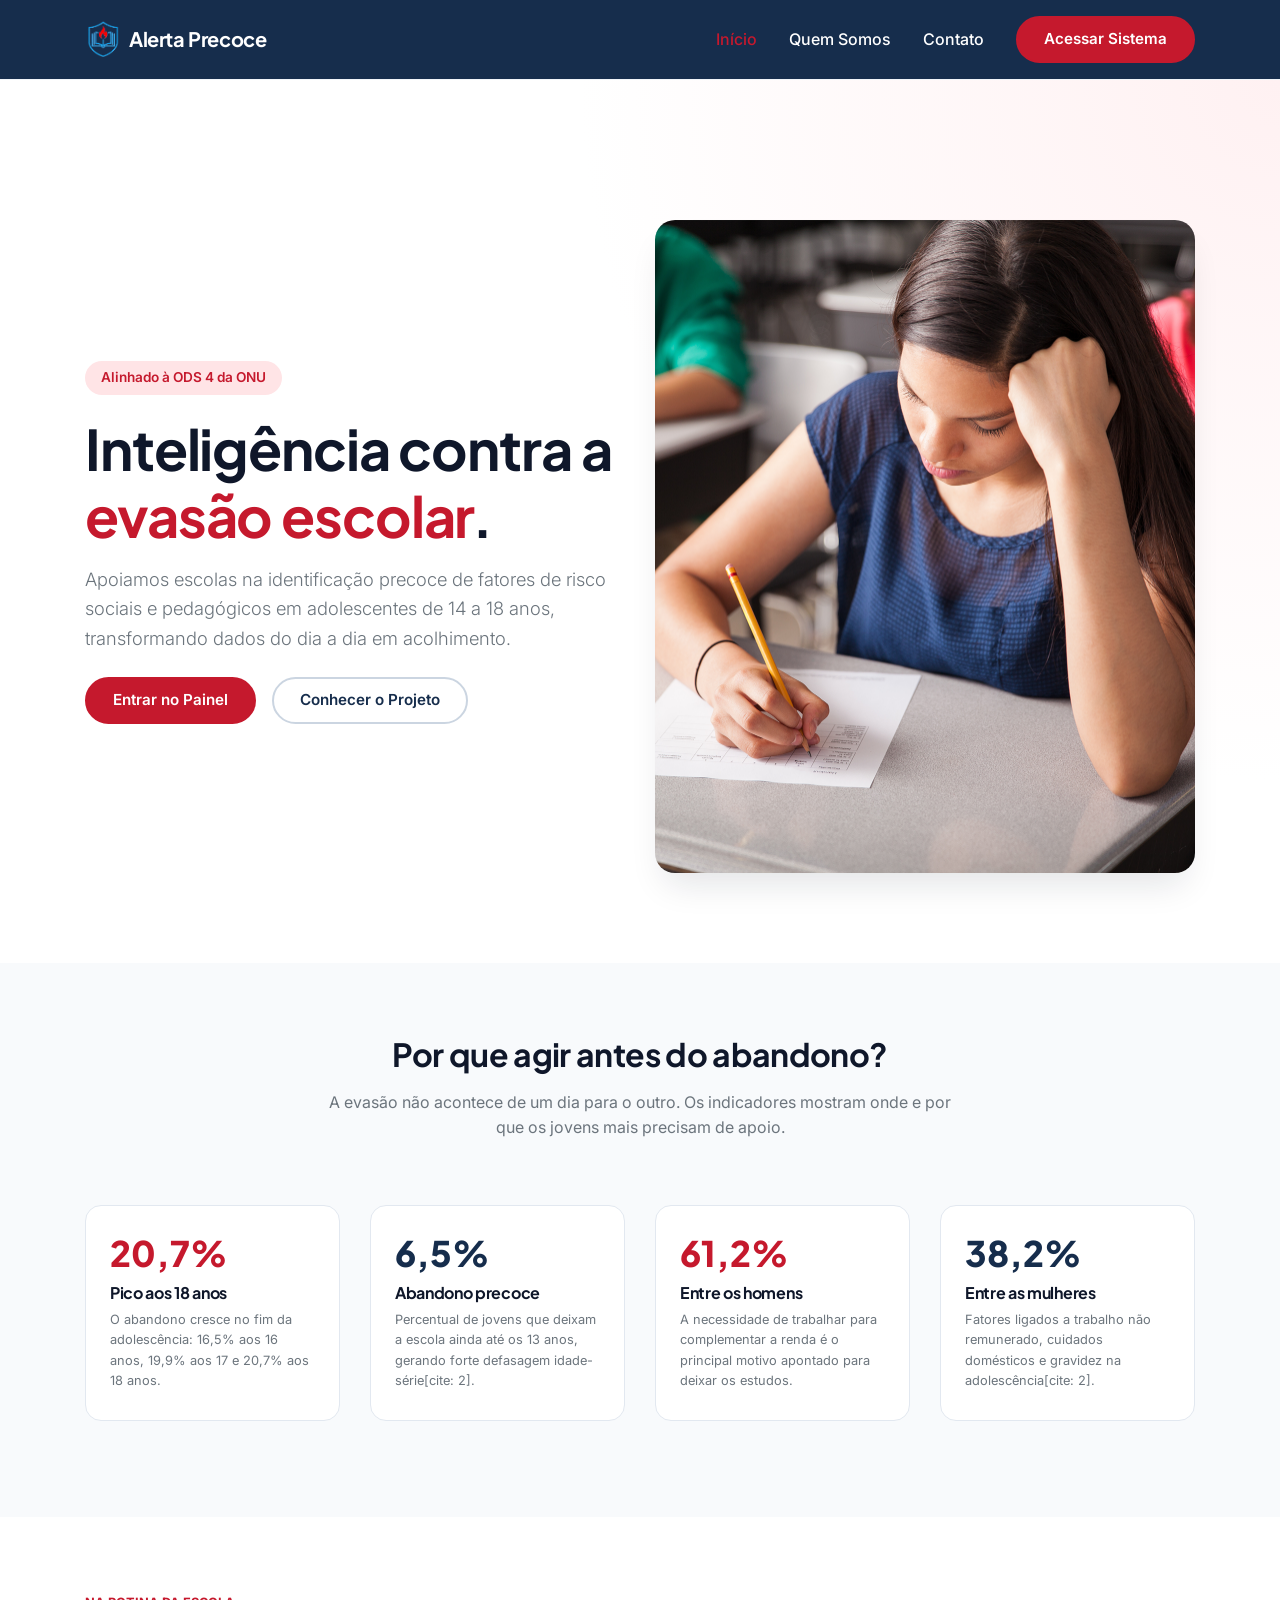
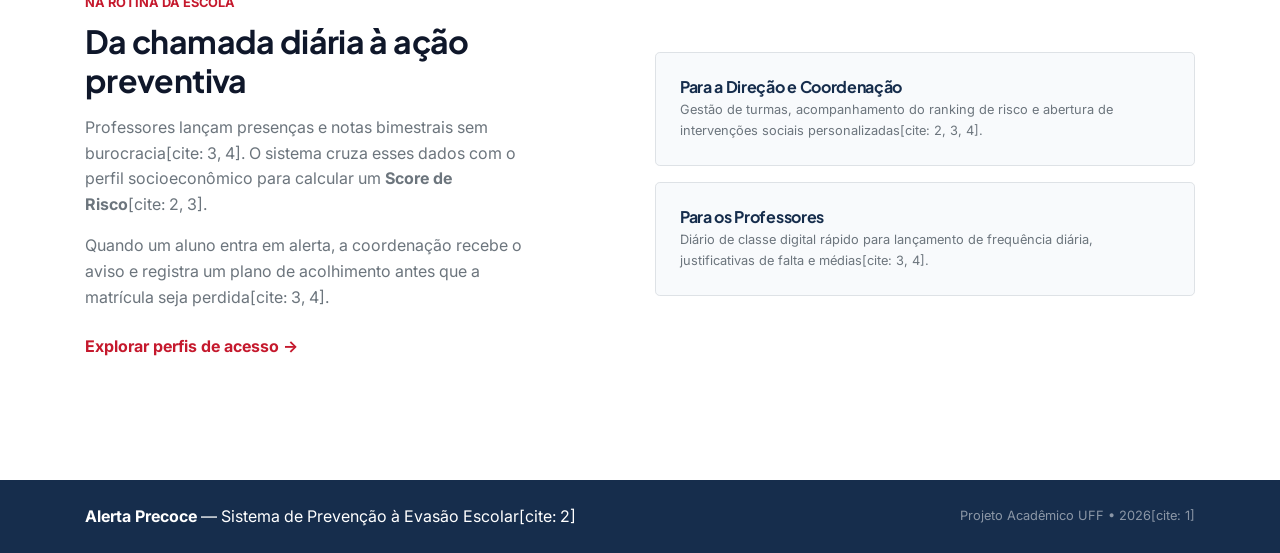
==== index.html @ 530ce0ca "add html and css" ====
<!DOCTYPE html>
<html lang="pt-br">
<head>
  <meta charset="UTF-8">
  <meta name="viewport" content="width=device-width, initial-scale=1, shrink-to-fit=no">
  <title>Alerta Precoce | Inteligência Educacional</title>

  <link rel="stylesheet" href="https://cdn.jsdelivr.net/npm/bootstrap@4.4.1/dist/css/bootstrap.min.css">
  <link rel="stylesheet" href="style.css">
</head>
<body>

  <!-- NAVBAR BRANCA E LIMPA -->
  <nav class="navbar navbar-expand-lg navbar-light sticky-top">
    <div class="container">
      <a class="navbar-brand font-weight-bold d-flex align-items-center" href="index.html">
        <img src="logo1.png" alt="Logo Alerta Precoce" class="img-logo-nav mr-2">
        <span class="text-white">Alerta Precoce</span>
      </a>
      
      <button class="navbar-toggler" type="button" data-toggle="collapse" data-target="#menuNavegacao">
        <span class="navbar-toggler-icon"></span>
      </button>

      <div class="collapse navbar-collapse" id="menuNavegacao">
        <ul class="navbar-nav ml-auto align-items-lg-center">
          <li class="nav-item active">
            <a class="nav-link" href="index.html">Início</a>
          </li>
          <li class="nav-item">
            <a class="nav-link" href="quem-somos.html">Quem Somos</a>
          </li>
          <li class="nav-item">
            <a class="nav-link" href="contato.html">Contato</a>
          </li>
          <li class="nav-item ml-lg-3 mt-2 mt-lg-0">
            <a class="btn btn-pill btn-primario-ods" href="login.html">Acessar Sistema</a>
          </li>
        </ul>
      </div>
    </div>
  </nav>

  <!-- HERO SECTION -->
  <header class="hero-edtech">
    <div class="container">
      <div class="row align-items-center">
        <div class="col-lg-6 mb-5 mb-lg-0">
          <span class="tag-destaque">Alinhado à ODS 4 da ONU</span>
          <h1 class="display-4 font-weight-bold mb-3">
            Inteligência contra a <span class="text-vermelho-ods">evasão escolar</span>.
          </h1>
          <p class="lead text-secondary mb-4" style="font-size: 1.15rem;">
            Apoiamos escolas na identificação precoce de fatores de risco sociais e pedagógicos em adolescentes de 14 a 18 anos, transformando dados do dia a dia em acolhimento.
          </p>
          <div class="d-flex flex-wrap">
            <a href="login.html" class="btn btn-pill btn-primario-ods mr-3 mb-2">Entrar no Painel</a>
            <a href="quem-somos.html" class="btn btn-pill btn-secundario-ods mb-2">Conhecer o Projeto</a>
          </div>
        </div>
        <div class="col-lg-6 text-center">
          <img src="banner1.png" alt="Ambiente escolar inclusivo" class="img-fluid img-edtech">
        </div>
      </div>
    </div>
  </header>

  <!-- SEÇÃO DE DADOS (COM NÚMEROS GRANDES E LEITURA FÁCIL) -->
  <section class="py-5 bg-suave">
    <div class="container py-4">
      <div class="row justify-content-center text-center mb-5">
        <div class="col-lg-7">
          <h2 class="font-weight-bold mb-3">Por que agir antes do abandono?</h2>
          <p class="text-secondary">
            A evasão não acontece de um dia para o outro. Os indicadores mostram onde e por que os jovens mais precisam de apoio.
          </p>
        </div>
      </div>

      <div class="row">
        <div class="col-lg-3 col-md-6 mb-4">
          <div class="stat-card">
            <div class="stat-numero text-vermelho-ods">20,7%</div>
            <h6 class="font-weight-bold mb-2">Pico aos 18 anos</h6>
            <p class="small text-secondary mb-0">
              O abandono cresce no fim da adolescência: 16,5% aos 16 anos, 19,9% aos 17 e 20,7% aos 18 anos.
            </p>
          </div>
        </div>

        <div class="col-lg-3 col-md-6 mb-4">
          <div class="stat-card">
            <div class="stat-numero text-azul-edtech">6,5%</div>
            <h6 class="font-weight-bold mb-2">Abandono precoce</h6>
            <p class="small text-secondary mb-0">
              Percentual de jovens que deixam a escola ainda até os 13 anos, gerando forte defasagem idade-série[cite: 2].
            </p>
          </div>
        </div>

        <div class="col-lg-3 col-md-6 mb-4">
          <div class="stat-card">
            <div class="stat-numero text-vermelho-ods">61,2%</div>
            <h6 class="font-weight-bold mb-2">Entre os homens</h6>
            <p class="small text-secondary mb-0">
              A necessidade de trabalhar para complementar a renda é o principal motivo apontado para deixar os estudos.
            </p>
          </div>
        </div>

        <div class="col-lg-3 col-md-6 mb-4">
          <div class="stat-card">
            <div class="stat-numero text-azul-edtech">38,2%</div>
            <h6 class="font-weight-bold mb-2">Entre as mulheres</h6>
            <p class="small text-secondary mb-0">
              Fatores ligados a trabalho não remunerado, cuidados domésticos e gravidez na adolescência[cite: 2].
            </p>
          </div>
        </div>
      </div>
    </div>
  </section>

  <!-- SEÇÃO COMO FUNCIONA NA PRÁTICA -->
  <section class="py-5">
    <div class="container py-4">
      <div class="row align-items-center">
        <div class="col-lg-5 mb-4 mb-lg-0">
          <span class="text-vermelho-ods font-weight-bold small text-uppercase">Na rotina da escola</span>
          <h2 class="font-weight-bold mt-2 mb-3">Da chamada diária à ação preventiva</h2>
          <p class="text-secondary">
            Professores lançam presenças e notas bimestrais sem burocracia[cite: 3, 4]. O sistema cruza esses dados com o perfil socioeconômico para calcular um <strong>Score de Risco</strong>[cite: 2, 3].
          </p>
          <p class="text-secondary mb-4">
            Quando um aluno entra em alerta, a coordenação recebe o aviso e registra um plano de acolhimento antes que a matrícula seja perdida[cite: 3, 4].
          </p>
          <a href="login.html" class="font-weight-bold text-vermelho-ods">Explorar perfis de acesso &rarr;</a>
        </div>

        <div class="col-lg-6 offset-lg-1">
          <div class="p-4 rounded-lg bg-suave border mb-3">
            <h6 class="font-weight-bold text-azul-edtech mb-1">Para a Direção e Coordenação</h6>
            <p class="small text-secondary mb-0">Gestão de turmas, acompanhamento do ranking de risco e abertura de intervenções sociais personalizadas[cite: 2, 3, 4].</p>
          </div>
          <div class="p-4 rounded-lg bg-suave border">
            <h6 class="font-weight-bold text-azul-edtech mb-1">Para os Professores</h6>
            <p class="small text-secondary mb-0">Diário de classe digital rápido para lançamento de frequência diária, justificativas de falta e médias[cite: 3, 4].</p>
          </div>
        </div>
      </div>
    </div>
  </section>

  <!-- RODAPÉ -->
  <footer class="bg-azul-edtech text-white py-4 mt-5">
    <div class="container d-flex flex-column flex-md-row justify-content-between align-items-center">
      <div class="mb-2 mb-md-0">
        <strong>Alerta Precoce</strong> &mdash; Sistema de Prevenção à Evasão Escolar[cite: 2]
      </div>
      <small class="text-white-50">Projeto Acadêmico UFF &bull; 2026[cite: 1]</small>
    </div>
  </footer>

  <script src="https://code.jquery.com/jquery-3.4.1.slim.min.js"></script>
  <script src="https://cdn.jsdelivr.net/npm/popper.js@1.16.0/dist/umd/popper.min.js"></script>
  <script src="https://cdn.jsdelivr.net/npm/bootstrap@4.4.1/dist/js/bootstrap.min.js"></script>
</body>
</html>
---- style.css ----
/* Importando fontes modernas usadas por grandes plataformas educacionais */
@import url('https://fonts.googleapis.com/css2?family=Inter:wght@400;500;600&family=Plus+Jakarta+Sans:wght@600;700;800&display=swap');

body {
  font-family: 'Inter', sans-serif;
  color: #334155;
  background-color: #ffffff;
  line-height: 1.6;
}

h1, h2, h3, h4, h5, h6, .navbar-brand {
  font-family: 'Plus Jakarta Sans', sans-serif;
  color: #0f172a;
  letter-spacing: -0.02em;
}

/* Paleta Refinada (Mais suave e contemporânea) */
.bg-azul-edtech { background-color: #162d4c !important; }
.text-azul-edtech { color: #162d4c !important; }
.text-vermelho-ods { color: #c5192d !important; }
.bg-suave { background-color: #f8fafc !important; }

/* Navbar limpa */
.navbar {
  padding: 1rem 0;
  background-color: #162d4c !important;
  border-bottom: 1px solid #f1f5f9;
}

.navbar-light .navbar-nav .nav-link {
  color: #ffffff;
  font-weight: 500;
  margin: 0 8px;
  transition: color 0.2s;
}

.navbar-light .navbar-nav .nav-link:hover,
.navbar-light .navbar-nav .active > .nav-link {
  color: #c5192d;
}

.img-logo-nav {
  height: 36px;
  width: auto;
}

/* Botões estilo pílula (marca registrada de sites como SAS e AZ) */
.btn-pill {
  border-radius: 50px;
  padding: 10px 26px;
  font-weight: 600;
  font-size: 0.95rem;
  transition: all 0.25s ease;
}

.btn-primario-ods {
  background-color: #c5192d;
  color: #ffffff;
  border: 2px solid #c5192d;
}

.btn-primario-ods:hover {
  background-color: #a31324;
  border-color: #a31324;
  color: #ffffff;
  transform: translateY(-1px);
  box-shadow: 0 6px 15px rgba(197, 25, 45, 0.25);
}

.btn-secundario-ods {
  background-color: transparent;
  color: #162d4c;
  border: 2px solid #cbd5e1;
}

.btn-secundario-ods:hover {
  border-color: #162d4c;
  background-color: #f8fafc;
  color: #162d4c;
}

/* Hero Section clara e espaçada */
.hero-edtech {
  padding: 140px 0 90px 0;
  background: radial-gradient(circle at top right, #fff1f2 0%, #ffffff 45%);
}

.tag-destaque {
  display: inline-block;
  background-color: #ffe4e6;
  color: #c5192d;
  font-weight: 600;
  font-size: 0.85rem;
  padding: 6px 16px;
  border-radius: 50px;
  margin-bottom: 20px;
}

/* Cards de Estatísticas minimalistas (sem bordas grossas) */
.stat-card {
  background: #ffffff;
  border: 1px solid #e2e8f0;
  border-radius: 16px;
  padding: 28px 24px;
  height: 100%;
  transition: all 0.25s ease;
}

.stat-card:hover {
  border-color: #cbd5e1;
  box-shadow: 0 12px 24px -8px rgba(15, 23, 42, 0.08);
  transform: translateY(-3px);
}

.stat-numero {
  font-family: 'Plus Jakarta Sans', sans-serif;
  font-size: 2.2rem;
  font-weight: 800;
  line-height: 1.1;
  margin-bottom: 10px;
}

/* Fotos com cantos arredondados modernos */
.img-edtech {
  border-radius: 20px;
  box-shadow: 0 20px 35px -10px rgba(15, 23, 42, 0.12);
}
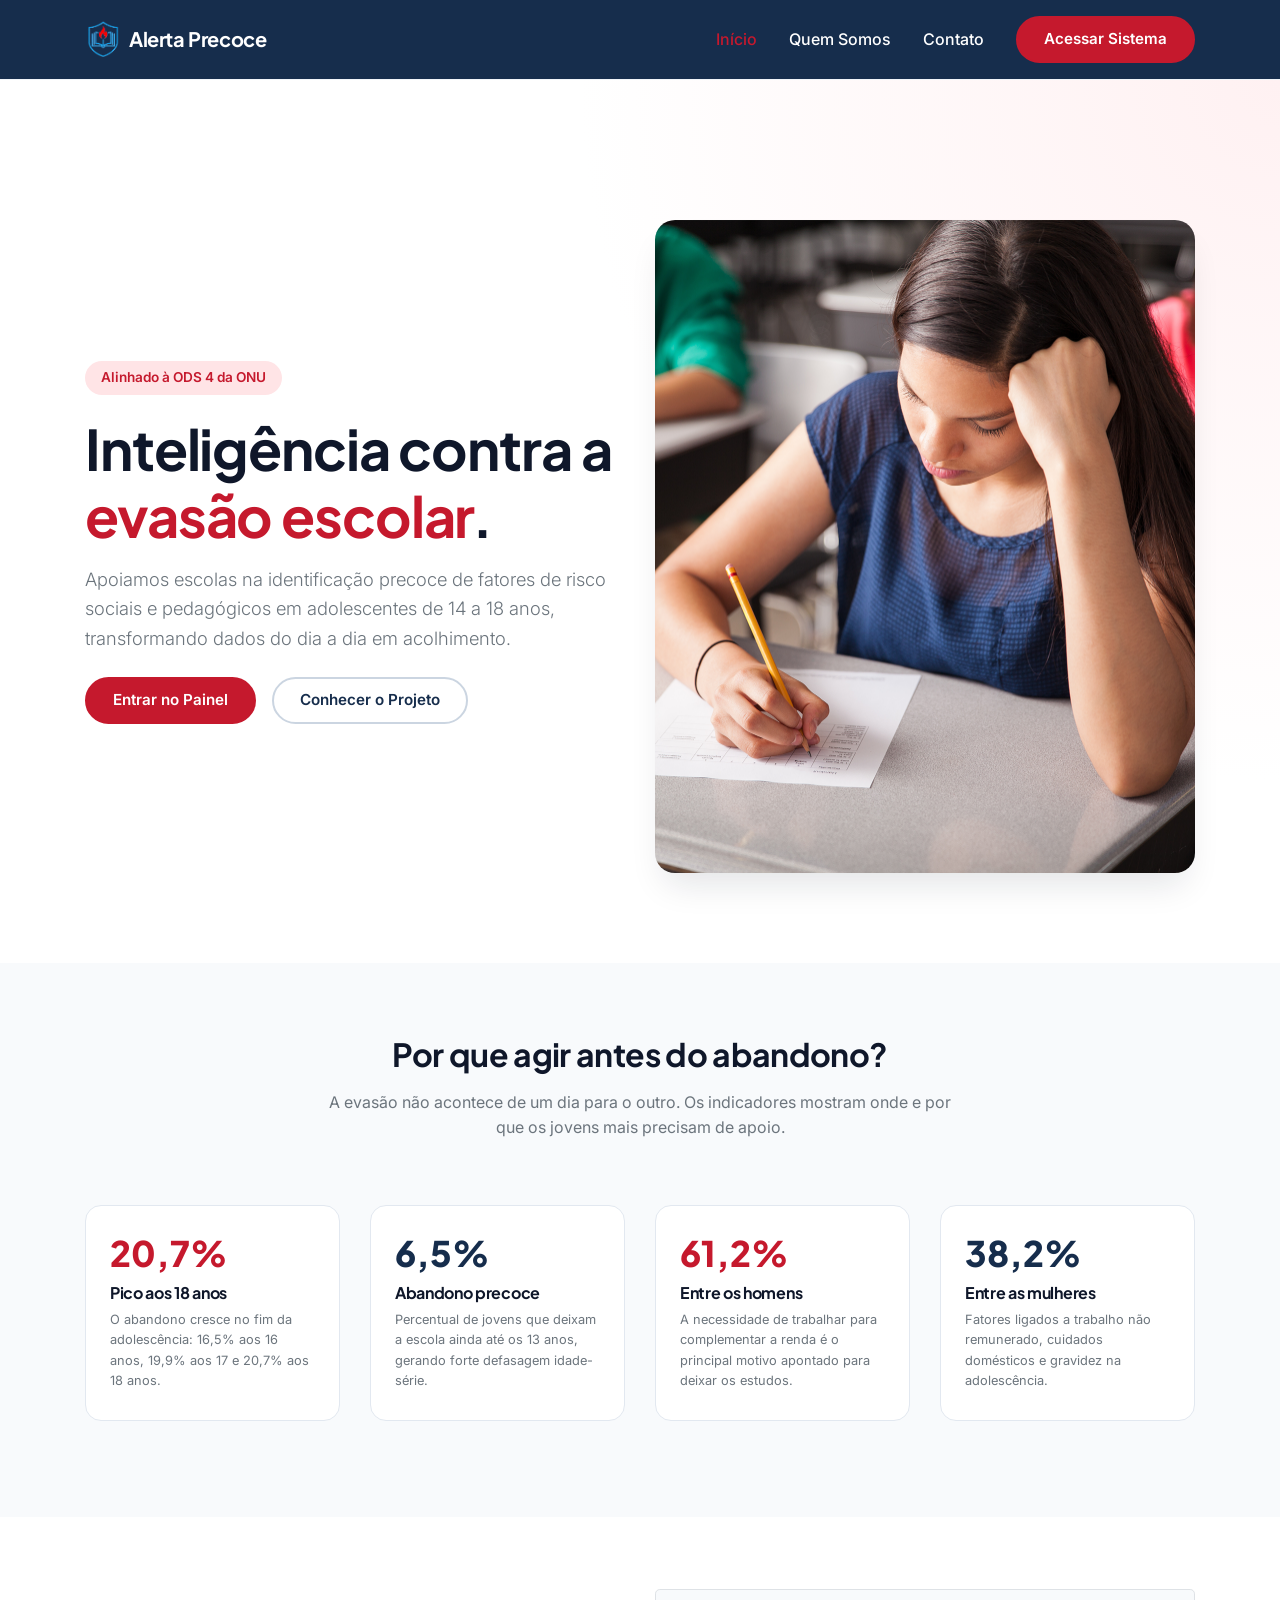
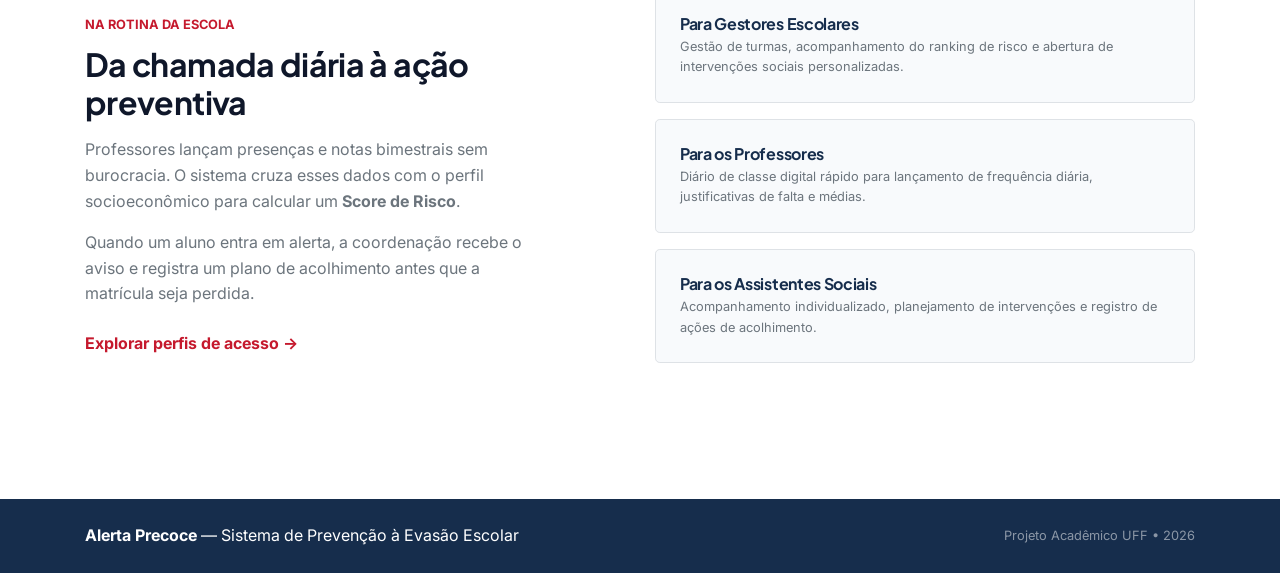
==== commit da34eb16: "add contato.html" ====
--- a/index.html
+++ b/index.html
@@ -93,7 +93,7 @@
             <div class="stat-numero text-azul-edtech">6,5%</div>
             <h6 class="font-weight-bold mb-2">Abandono precoce</h6>
             <p class="small text-secondary mb-0">
-              Percentual de jovens que deixam a escola ainda até os 13 anos, gerando forte defasagem idade-série[cite: 2].
+              Percentual de jovens que deixam a escola ainda até os 13 anos, gerando forte defasagem idade-série.
             </p>
           </div>
         </div>
@@ -113,7 +113,7 @@
             <div class="stat-numero text-azul-edtech">38,2%</div>
             <h6 class="font-weight-bold mb-2">Entre as mulheres</h6>
             <p class="small text-secondary mb-0">
-              Fatores ligados a trabalho não remunerado, cuidados domésticos e gravidez na adolescência[cite: 2].
+              Fatores ligados a trabalho não remunerado, cuidados domésticos e gravidez na adolescência.
             </p>
           </div>
         </div>
@@ -129,22 +129,26 @@
           <span class="text-vermelho-ods font-weight-bold small text-uppercase">Na rotina da escola</span>
           <h2 class="font-weight-bold mt-2 mb-3">Da chamada diária à ação preventiva</h2>
           <p class="text-secondary">
-            Professores lançam presenças e notas bimestrais sem burocracia[cite: 3, 4]. O sistema cruza esses dados com o perfil socioeconômico para calcular um <strong>Score de Risco</strong>[cite: 2, 3].
+            Professores lançam presenças e notas bimestrais sem burocracia. O sistema cruza esses dados com o perfil socioeconômico para calcular um <strong>Score de Risco</strong>.
           </p>
           <p class="text-secondary mb-4">
-            Quando um aluno entra em alerta, a coordenação recebe o aviso e registra um plano de acolhimento antes que a matrícula seja perdida[cite: 3, 4].
+            Quando um aluno entra em alerta, a coordenação recebe o aviso e registra um plano de acolhimento antes que a matrícula seja perdida.
           </p>
           <a href="login.html" class="font-weight-bold text-vermelho-ods">Explorar perfis de acesso &rarr;</a>
         </div>
 
         <div class="col-lg-6 offset-lg-1">
           <div class="p-4 rounded-lg bg-suave border mb-3">
-            <h6 class="font-weight-bold text-azul-edtech mb-1">Para a Direção e Coordenação</h6>
-            <p class="small text-secondary mb-0">Gestão de turmas, acompanhamento do ranking de risco e abertura de intervenções sociais personalizadas[cite: 2, 3, 4].</p>
+            <h6 class="font-weight-bold text-azul-edtech mb-1">Para Gestores Escolares</h6>
+            <p class="small text-secondary mb-0">Gestão de turmas, acompanhamento do ranking de risco e abertura de intervenções sociais personalizadas.</p>
           </div>
-          <div class="p-4 rounded-lg bg-suave border">
+          <div class="p-4 rounded-lg bg-suave border mb-3">
             <h6 class="font-weight-bold text-azul-edtech mb-1">Para os Professores</h6>
-            <p class="small text-secondary mb-0">Diário de classe digital rápido para lançamento de frequência diária, justificativas de falta e médias[cite: 3, 4].</p>
+            <p class="small text-secondary mb-0">Diário de classe digital rápido para lançamento de frequência diária, justificativas de falta e médias.</p>
+          </div>
+          <div class="p-4 rounded-lg bg-suave border mb-3">
+            <h6 class="font-weight-bold text-azul-edtech mb-1">Para os Assistentes Sociais</h6>
+            <p class="small text-secondary mb-0">Acompanhamento individualizado, planejamento de intervenções e registro de ações de acolhimento.</p>
           </div>
         </div>
       </div>
@@ -155,9 +159,9 @@
   <footer class="bg-azul-edtech text-white py-4 mt-5">
     <div class="container d-flex flex-column flex-md-row justify-content-between align-items-center">
       <div class="mb-2 mb-md-0">
-        <strong>Alerta Precoce</strong> &mdash; Sistema de Prevenção à Evasão Escolar[cite: 2]
+        <strong>Alerta Precoce</strong> &mdash; Sistema de Prevenção à Evasão Escolar
       </div>
-      <small class="text-white-50">Projeto Acadêmico UFF &bull; 2026[cite: 1]</small>
+      <small class="text-white-50">Projeto Acadêmico UFF &bull; 2026</small>
     </div>
   </footer>
 
--- a/style.css
+++ b/style.css
@@ -16,6 +16,7 @@
 
 /* Paleta Refinada (Mais suave e contemporânea) */
 .bg-azul-edtech { background-color: #162d4c !important; }
+.bg-vermelho-ods { background-color: #c5192d !important; }
 .text-azul-edtech { color: #162d4c !important; }
 .text-vermelho-ods { color: #c5192d !important; }
 .bg-suave { background-color: #f8fafc !important; }
